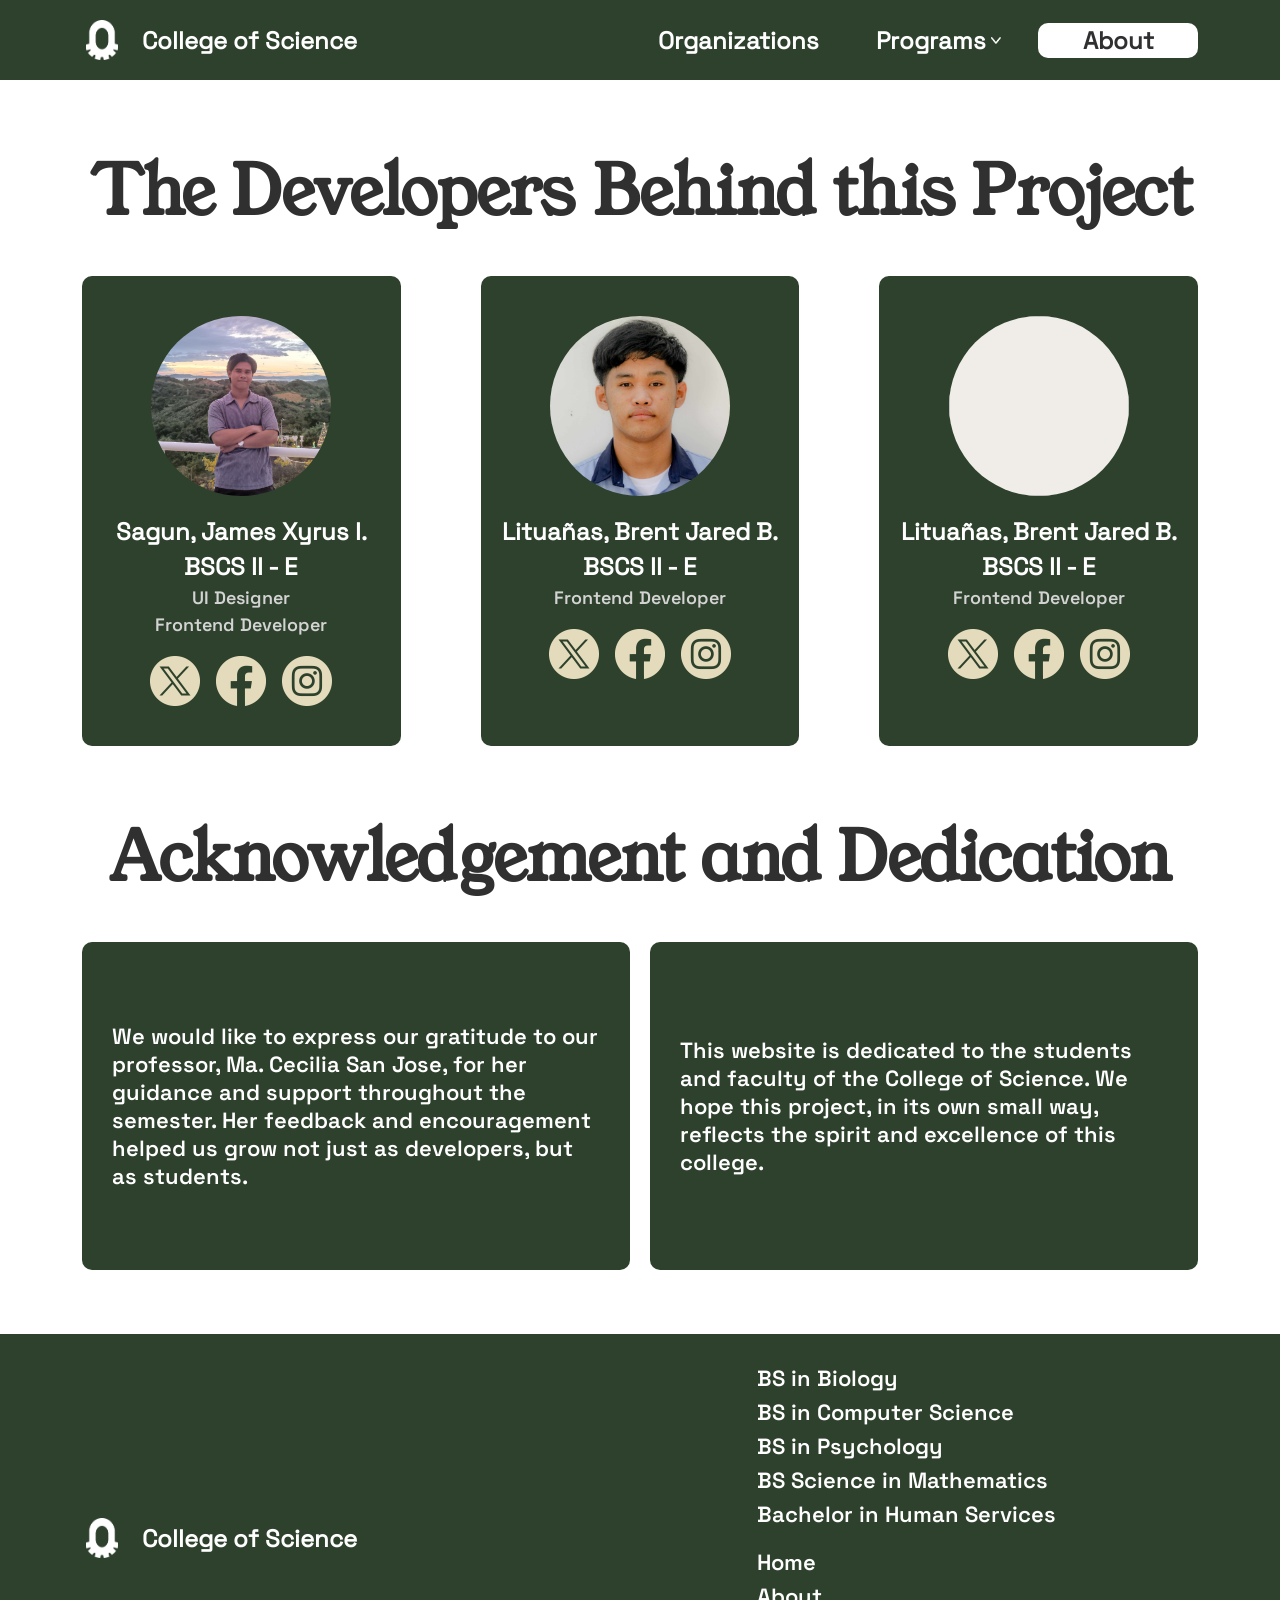
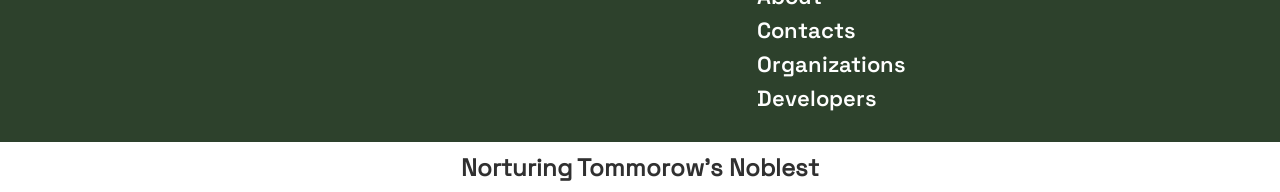
==== developers.html @ a0b6d616 "first commit" ====
<!DOCTYPE html>
<html lang="en">

<head>
    <meta charset="UTF-8">
    <meta name="viewport" content="width=device-width, initial-scale=1.0">
    <title>College of Science | Developers</title>
    <link rel="stylesheet" href="developers.css">
    <style>
        /**************** Text Sizes ************/
        h1 {
            font-family: 'YoungSerif';
            font-size: clamp(42px, 6vw, 82px);
            margin: 0px;
        }
        h2 {
            font-family: 'YoungSerif';
            font-size: clamp(30px, 4vw, 52px);
            margin: 0px;
        }
        h3 {
            font-family: 'SpaceGrotesk';
            font-size: clamp(16px, 2vw, 24px);
            margin: 0px;
        }
        p {
            font-family: 'SpaceGroteskP';
            font-size: clamp(14px, 1.8vw, 22px);
            margin: 0px;
        }
        a {
            text-decoration: none;
            color: inherit;
        }
    </style>
</head>

<body style="margin: 0px; background-color: white;">

    <!------------ HEADER ------------------------->
    <div id="header">
        <div id="space">
            <a href="index.html">
                <div id="logo">
                    <div id="logo-container">
                        <img src="images/logo1.png" style="height: 100%;">
                    </div>
                    <h3 style="color: white;">College of Science</h3>
                </div>
            </a>

            <!-- HAMBURGER -->
            <input type="checkbox" id="nav-toggle">
            <label for="nav-toggle" id="hamburger">☰</label>

            <div id="navigation">
                <div class="item">
                    <a href="organizations.html"><h3>Organizations</h3></a>
                </div>

                <!-- DROPDOWN -->
                <div id="dropdown">
                    <a href="programs.html">
                        <div class="item">
                            <h3>Programs</h3>
                            <div id="arrow">
                                <img src="images/arrow2.png" style="width: 100%; height: 100%;">
                            </div>
                        </div>
                    </a>
                    <div id="content">
                        <a href="programs/biology.html">
                            <div class="item"><p>BSBio</p></div>
                        </a>
                        
                        <a href="programs/cs.html">
                            <div class="item"><p>BSCS</p></div>
                        </a>

                        <a href="programs/psych.html">
                            <div class="item"><p>BS Psych</p></div>
                        </a>

                        <a href="programs/math.html">
                            <div class="item"><p>BS Math</p></div>
                        </a>

                        <a href="programs/hs.html">
                            <div class="item"><p>BHS</p></div>
                        </a>
                    </div>
                </div>

                <a href="about.html">
                    <div class="about">
                        <h3>About</h3>
                    </div>
                </a>
            </div>
        </div>
    </div>

    <!------------ DEVELOPERS ------------------------->
    <div class="margin">
        <div id="developers">

            <h1 style="color: #303030; text-align: center;">The Developers Behind this Project</h1>

            <div id="dev-cards">
                <div class="dev-card">
                    <div class="dev-photo">
                        <img src="images/dev1.png">
                    </div>
                    <div class="dev-info">
                        <h3>Sagun, James Xyrus I.</h3>
                        <h3>BSCS II - E</h3>
                        <p>UI Designer</p>
                        <p>Frontend Developer</p>
                    </div>
                    <div class="dev-socials">
                        <a href="#">
                            <div class="social-icon">
                                <img src="images/x.png" alt="X">
                            </div>
                        </a>
                        <a href="#">
                            <div class="social-icon">
                                <img src="images/fb.png" alt="Facebook">
                            </div>
                        </a>
                        <a href="#">
                            <div class="social-icon">
                                <img src="images/ig.png" alt="Instagram">
                            </div>
                        </a>
                    </div>
                </div>

                <div class="dev-card">
                    <div class="dev-photo">
                        <img src="images/dev2.png">
                    </div>
                    <div class="dev-info">
                        <h3>Lituañas, Brent Jared B.</h3>
                        <h3>BSCS II - E</h3>
                        <p>Frontend Developer</p>
                    </div>
                    <div class="dev-socials">
                        <a href="#">
                            <div class="social-icon">
                                <img src="images/x.png" alt="X">
                            </div>
                        </a>
                        <a href="#">
                            <div class="social-icon">
                                <img src="images/fb.png" alt="Facebook">
                            </div>
                        </a>
                        <a href="#">
                            <div class="social-icon">
                                <img src="images/ig.png" alt="Instagram">
                            </div>
                        </a>
                    </div>
                </div>

                <div class="dev-card">
                    <div class="dev-photo">
                        <img src="images/dev3.png">
                    </div>
                    <div class="dev-info">
                        <h3>Lituañas, Brent Jared B.</h3>
                        <h3>BSCS II - E</h3>
                        <p>Frontend Developer</p>
                    </div>
                    <div class="dev-socials">
                        <a href="#">
                            <div class="social-icon">
                                <img src="images/x.png" alt="X">
                            </div>
                        </a>
                        <a href="#">
                            <div class="social-icon">
                                <img src="images/fb.png" alt="Facebook">
                            </div>
                        </a>
                        <a href="#">
                            <div class="social-icon">
                                <img src="images/ig.png" alt="Instagram">
                            </div>
                        </a>
                    </div>
                </div>

            </div>
        </div>
    </div>

    <!------------ ACKNOWLEDGEMENT ------------------------->
    <div class="margin">
        <div id="acknowledgement">

            <h1 style="color: #303030; text-align: center;">Acknowledgement and Dedication</h1>

            <div id="ack-boxes">
                <div class="ack-box">
                    <p>We would like to express our gratitude to our professor, Ma. Cecilia San Jose, for her guidance and support throughout the semester. Her feedback and encouragement helped us grow not just as developers, but as students.</p>
                </div>
                <div class="ack-box">
                    <p>This website is dedicated to the students and faculty of the College of Science. We hope this project, in its own small way, reflects the spirit and excellence of this college.</p>
                </div>
            </div>

        </div>
    </div>

    <!------------ FOOTER ------------------------->
    <div style="background-color: #2D412C;">
        <div class="margin">
            <div id="footer">
                <a href="index.html">
                    <div id="footer-logo">
                        <div id="footer-logo-container">
                            <img src="images/logo1.png" style="height: 100%;">
                        </div>
                        <h3 style="color: white;">College of Science</h3>
                    </div>
                </a>

                <div id="foot_nav">
                    <div id="programs-list">
                        <a href="programs/biology.html">
                            <p>BS in Biology</p>
                        </a>
                        <a href="programs/cs.html">
                            <p>BS in Computer Science</p>
                        </a>
                        <a href="programs/psych.html">
                            <p>BS in Psychology</p>
                        </a>
                        <a href="programs/math.html">
                            <p>BS Science in Mathematics</p>
                        </a>
                        <a href="programs/hs.html">
                            <p>Bachelor in Human Services</p>
                        </a>
                    </div>
                    <div id="nav_container">
                        <a href="index.html">
                            <p>Home</p>
                        </a>
                        <a href="about.html">
                            <p>About</p>
                        </a>
                        
                        <a href="contacts.html">
                            <p>Contacts</p>
                        </a>
                        <a href="organizations.html">
                            <p>Organizations</p>
                        </a>
                        <a href="developers.html">
                            <p>Developers</p>
                        </a>
                    </div>
                </div>
            </div>
        </div>
    </div>
    <div id="foot2">
        <h3>Norturing Tommorow's Noblest</h3>
    </div>

</body>
</html>
---- developers.css ----
/**************** FONTS Presets ************/
@font-face {
    font-family: 'YoungSerif';
    src: url('fonts/YoungSerif.ttf');
}
@font-face {
    font-family: 'SpaceGrotesk';
    src: url('fonts/SpaceGrotesk.ttf');
}
@font-face {
    font-family: 'SpaceGroteskP';
    src: url('fonts/SpaceGroteskP.ttf');
}

/**************** HEADER ************/
#header {
    height: 80px;
    width: 100%;
    background-color: #2D412C;
    box-sizing: border-box;

    display: flex;
    align-items: center;
    justify-content: center;

    top: 0;
    z-index: 200;
}
#header #space {
    margin: 0px 82px;
    width: 100%;

    display: flex;
    justify-content: space-between;
    align-items: center;
}

#logo {
    display: flex;
    justify-content: center;
    align-items: center;
    gap: 20px;
    transition: transform 0.3s ease;
    flex-shrink: 0;
}
#logo-container {
    width: 40px;
    height: 40px;
    display: flex;
    align-items: center;
    justify-content: center;
}
#logo:hover {
    transform: scale(1.05);
}

/* HAMBURGER */
#nav-toggle { display: none; }
#hamburger {
    display: none;
    font-size: 24px;
    cursor: pointer;
    color: white;
}
#nav-toggle:checked ~ #navigation { display: flex; }

#navigation {
    display: flex;
    align-items: center;
}
#navigation .item {
    width: 200px;
    color: white;

    display: flex;
    justify-content: center;
    align-items: center;

    transition: transform 0.3s ease;
}
#navigation .item:hover {
    transform: scale(1.03);
}
#arrow {
    display: flex;
    align-items: flex-end;
    justify-content: center;

    width: 10px;
    height: 7px;
}

/* DROPDOWN */
#dropdown {
    position: relative;
    cursor: pointer;
}
#dropdown .item {
    height: 80px;
    gap: 5px;
}
#content {
    background-color: #2D412C;
    z-index: 100;
    border: 2px solid white;
    box-shadow: 0px 8px 24px #303030;

    display: none;
    flex-direction: column;
    position: absolute;
    top: 100%;
    min-width: 200px;
}
#dropdown:hover #content {
    display: flex;
}
#content .item {
    height: 35px;
    width: 100%;
    justify-content: flex-start;
    padding: 0 16px;
    box-sizing: border-box;
}
#content .item:hover {
    background-color: white;
    color: #303030;
}

#navigation .about {
    width: 160px;
    height: 35px;
    background-color: white;
    color: #303030;
    border-radius: 10px;

    display: flex;
    justify-content: center;
    align-items: center;

    transition: transform 0.3s ease;
}
#navigation .about:hover {
    transform: scale(1.05);
}

/**************** MARGIN ************/
.margin {
    margin: 0px 82px;
}

/**************** DEVELOPERS ************/
#developers {
    margin: 64px 0px;
    display: flex;
    flex-direction: column;
    gap: 40px;
}

#dev-cards {
    display: flex;
    justify-content: space-between;
    gap: 80px;
}

.dev-card {
    width: 33%;
    background-color: #2D412C;
    border-radius: 10px;
    color: white;

    display: flex;
    flex-direction: column;
    align-items: center;
    gap: 20px;

    padding: 40px 20px;
}

.dev-photo {
    width: 180px;
    height: 180px;
    border-radius: 50%;
    background-color: #f0ede8;
    overflow: hidden;

    display: flex;
    align-items: center;
    justify-content: center;
    flex-shrink: 0;
}
.dev-photo img {
    width: 100%;
    height: 100%;
}

.dev-info {
    display: flex;
    flex-direction: column;
    align-items: center;
    gap: 4px;
    text-align: center;
}

.dev-info p{
    font-size: 18px;
    color: lightgray;
}

.dev-socials {
    display: flex;
    gap: 16px;
    align-items: center;
}

.social-icon {
    width: 50px;
    height: 50px;

    display: flex;
    align-items: center;
    justify-content: center;

    transition: transform 0.3s ease;
}
.social-icon:hover {
    transform: scale(1.1);
}
.social-icon img {
    width: 100%;
    height: 100%;
    object-fit: contain;
}

/**************** ACKNOWLEDGEMENT ************/
#acknowledgement {
    margin: 64px 0px;
    display: flex;
    flex-direction: column;
    gap: 40px;
}

#ack-boxes {
    display: flex;
    gap: 20px;
}

.ack-box {
    width: 100%;
    background-color: #2D412C;
    border-radius: 10px;
    color: white;
    padding: 80px 30px;

    display: flex;
    align-items: center;
    justify-content: center;
}

/**************** FOOTER ************/
#footer {
    display: flex;
    align-items: center;
    justify-content: space-between;
    padding: 30px 0px;
    gap: 400px;
    flex-wrap: wrap;
}
#footer-logo {
    display: flex;
    justify-content: center;
    align-items: center;
    gap: 20px;
    transition: transform 0.3s ease;
    flex-shrink: 0;
}
#footer-logo-container {
    width: 40px;
    height: 40px;
    display: flex;
    align-items: center;
    justify-content: center;
}
#footer-logo:hover {
    transform: scale(1.05);
}
#foot_nav {
    color: white;
    display: flex;
    align-items: flex-start;
    justify-content: space-between;
    flex-wrap: wrap;
    flex: 1;
    gap: 20px;
}
#programs-list {
    display: flex;
    flex-direction: column;
    gap: 6px;
}
#nav_container {
    display: flex;
    flex-direction: column;
    gap: 6px;
}
#foot2 {
    height: 50px;
    width: 100%;
    background-color: white;
    color: #303030;

    display: flex;
    align-items: center;
    justify-content: center;
}

/**************** RESPONSIVE — TABLET (≤ 1024px) ************/
@media (max-width: 1024px) {
    #header #space {
        margin: 0 40px;
    }
    .margin {
        margin: 0 40px;
    }
    #navigation .item {
        width: 140px;
    }
    #navigation .about {
        width: 120px;
    }
    #content {
        min-width: 100px;
    }

    .dev-photo {
        width: 120px;
        height: 120px;
    }
}

/**************** RESPONSIVE — MOBILE (≤ 768px) ************/
@media (max-width: 768px) {
    #header {
        height: 64px;
    }
    #header #space {
        margin: 0 24px;
        position: relative;
    }

    /* Hamburger */
    #hamburger { display: block; }
    #navigation {
        display: none;
        flex-direction: column;
        align-items: stretch;
        position: absolute;
        top: 64px;
        left: 0;
        right: 0;
        background-color: #2D412C;
        box-shadow: 0px 8px 24px rgba(0, 0, 0, 0.15);
        padding: 16px 0;
        z-index: 199;
    }
    #nav-toggle:checked ~ #navigation { display: flex; }
    #navigation .item {
        width: 100%;
        height: 48px;
        justify-content: flex-start;
        padding: 0 24px;
        box-sizing: border-box;
    }
    #navigation .about {
        width: calc(100% - 48px);
        margin: 8px 24px 0;
        height: 44px;
        border-radius: 10px;
    }

    /* Dropdown */
    #dropdown { width: 100%; }
    #dropdown .item {
        height: 48px;
        width: 100%;
        justify-content: flex-start;
        padding: 0 24px;
    }
    #content {
        position: static;
        display: flex;
        box-shadow: none;
        border: none;
        border-left: 3px solid white;
        margin-left: 24px;
        min-width: unset;
    }
    #dropdown:hover #content { display: flex; }
    #content .item {
        height: 40px;
        justify-content: flex-start;
        padding: 0 16px;
    }

    .margin {
        margin: 0 24px;
        box-sizing: border-box;
    }

    /* Developers */
    #dev-cards {
        flex-direction: column;
        width: 100%;
    }
    .dev-card {
        flex: unset;
        width: 100%;
        box-sizing: border-box;
    }

    /* Acknowledgement */
    #ack-boxes {
        flex-direction: column;
    }

    /* Footer */
    #footer {
        flex-direction: column;
        align-items: flex-start;
        gap: 32px;
    }
    #foot_nav {
        width: 100%;
        flex-direction: column;
        gap: 24px;
    }
}
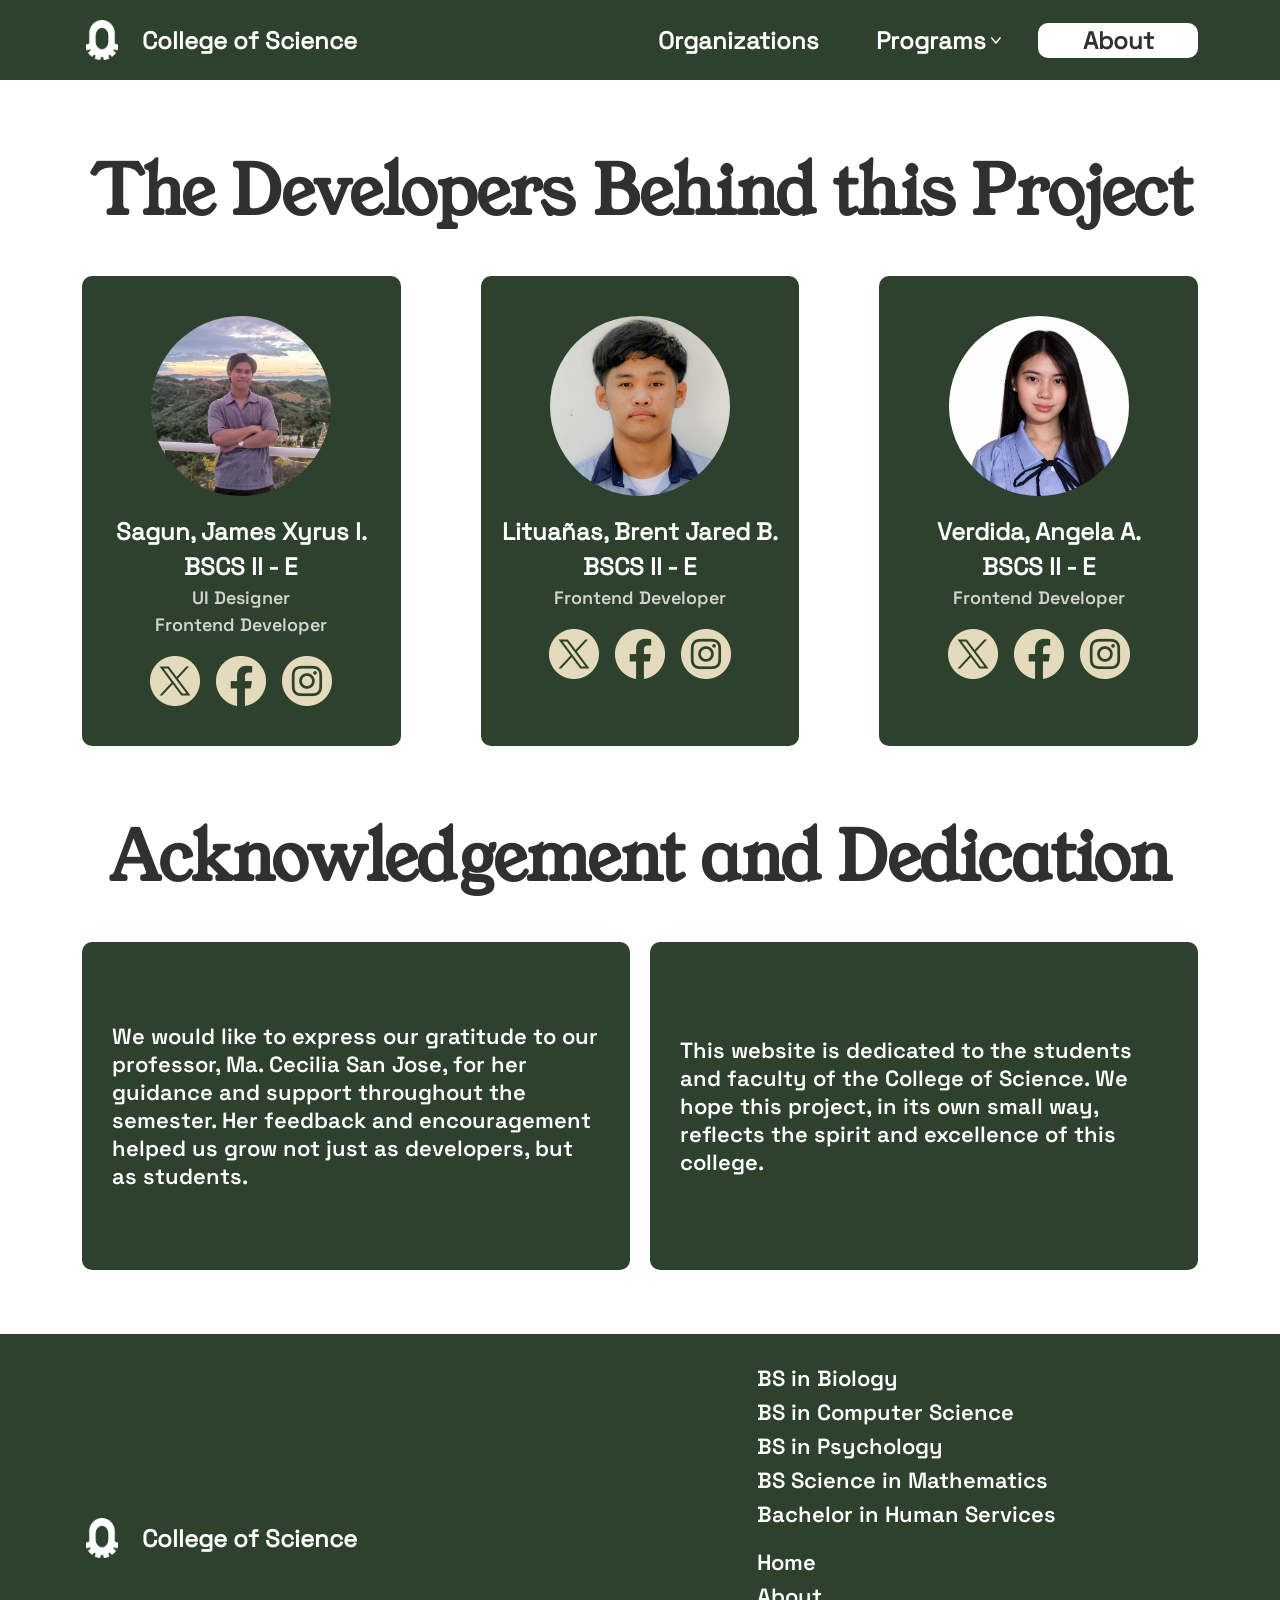
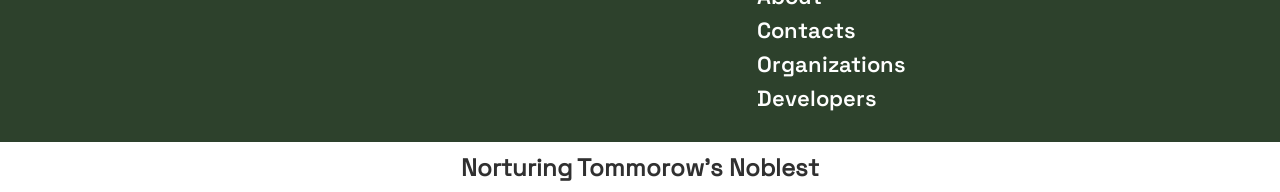
==== commit 0b414848: "done ulit" ====
--- a/developers.html
+++ b/developers.html
@@ -169,7 +169,7 @@
                         <img src="images/dev3.png">
                     </div>
                     <div class="dev-info">
-                        <h3>Lituañas, Brent Jared B.</h3>
+                        <h3>Verdida, Angela A.</h3>
                         <h3>BSCS II - E</h3>
                         <p>Frontend Developer</p>
                     </div>
